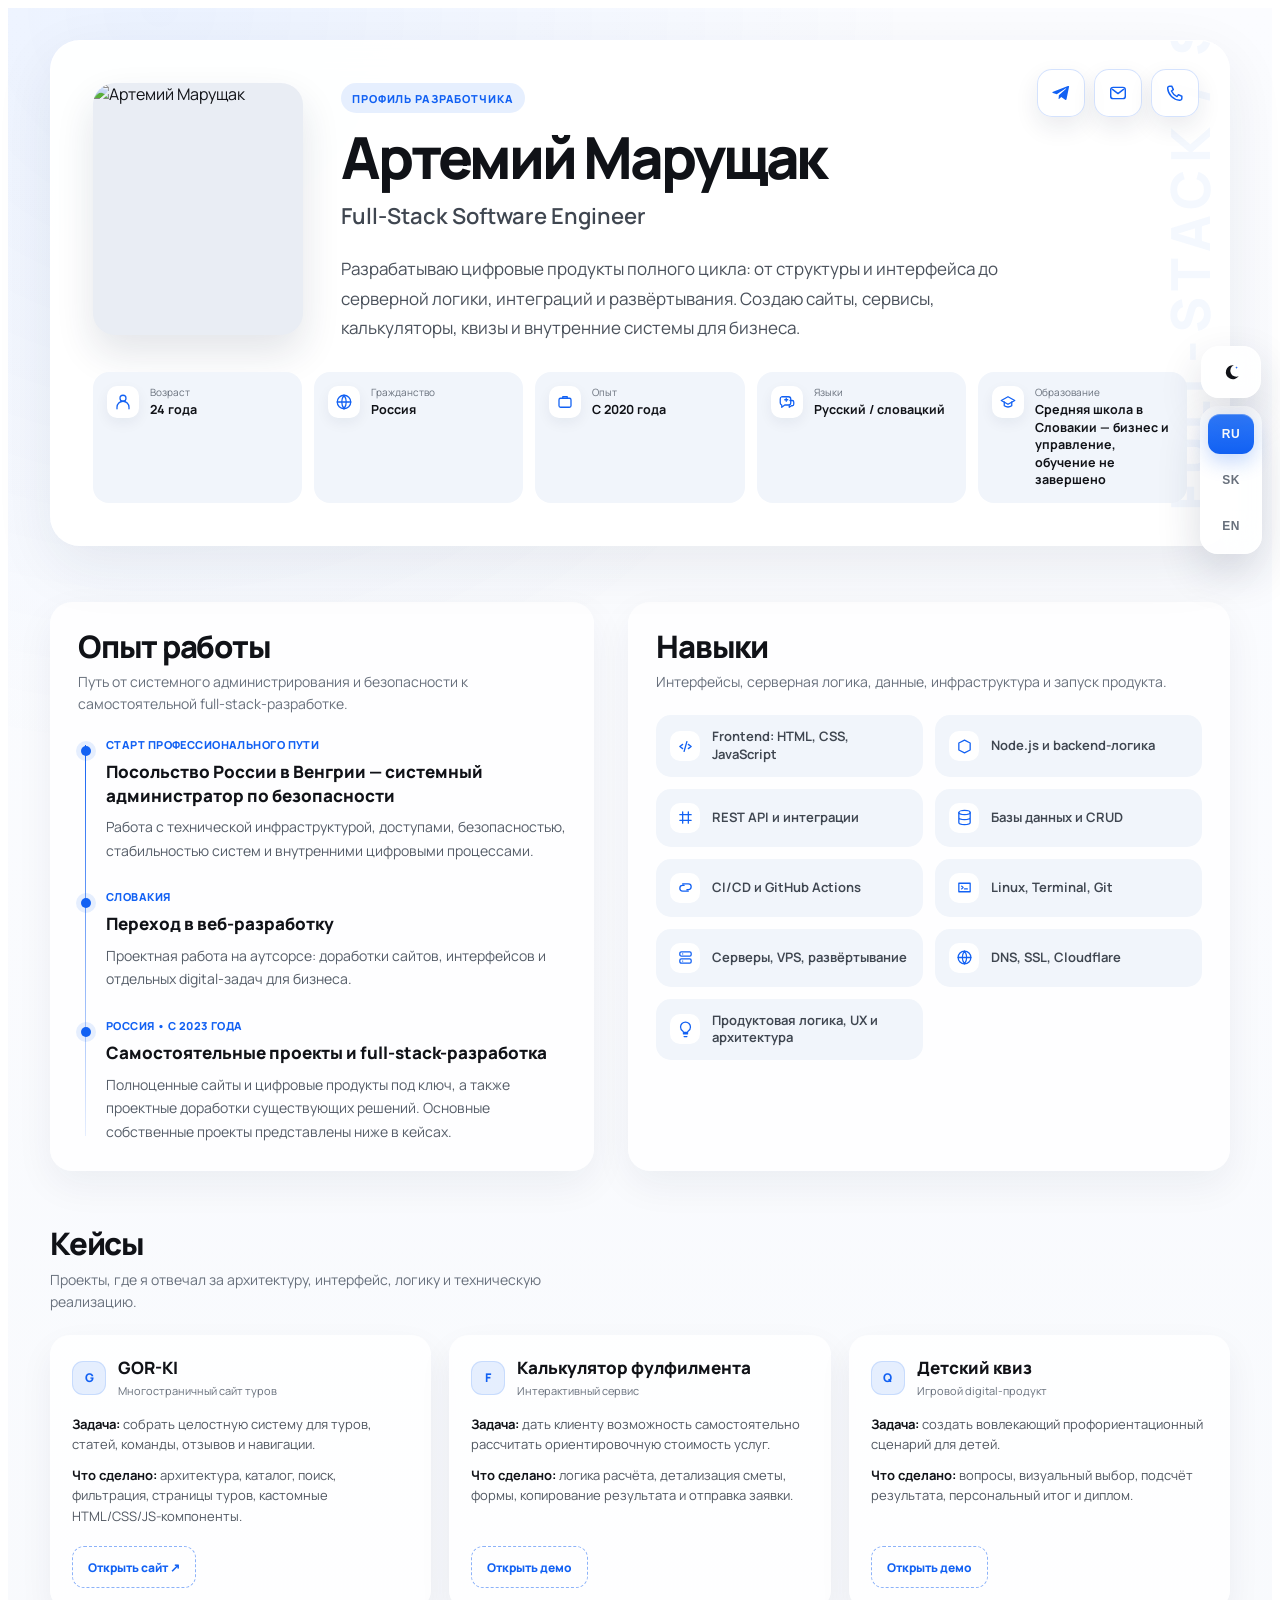
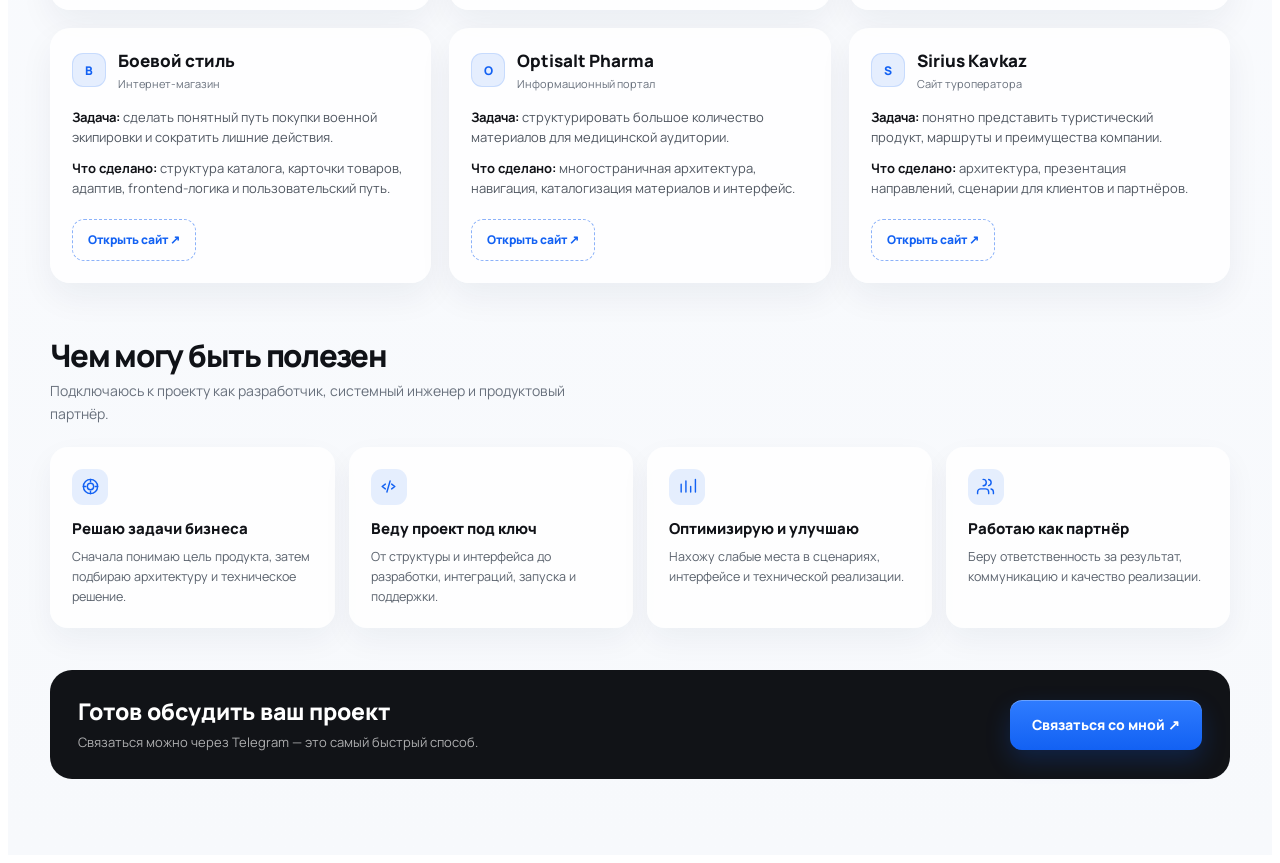
==== index.html @ 95344b0a "Initial CV project" ====
<!doctype html>
<html lang="ru">
<head>
<meta charset="UTF-8">
<meta name="viewport" content="width=device-width, initial-scale=1.0">
<meta name="description" content="Артемий Марущак — Full-Stack Software Engineer">
<meta name="theme-color" content="#1261f3">
<title>Артемий Марущак — Full-Stack Software Engineer</title>
<link rel="icon" href="./public/favicon.svg" type="image/svg+xml">
<link rel="manifest" href="./public/site.webmanifest">
<link rel="preconnect" href="https://fonts.googleapis.com">
<link rel="preconnect" href="https://fonts.gstatic.com" crossorigin>
<link href="https://fonts.googleapis.com/css2?family=Manrope:wght@400;500;600;700;800&display=swap" rel="stylesheet">
<link rel="stylesheet" href="./assets/css/grid.css">
<link rel="stylesheet" href="./assets/css/resume.css">
</head>
<body>
<div class="cv-controls" id="cv-controls">
<div class="cv-theme" id="cv-theme">
  <button class="cv-theme__button" type="button" aria-label="Переключить тему" title="Переключить тему">
    <span class="cv-theme__icon cv-theme__icon--moon" aria-hidden="true">
      <svg viewBox="0 0 24 24"><path class="cv-theme-fill" d="M14.9 2.8a8.9 8.9 0 1 0 6.3 13.7 7.4 7.4 0 0 1-6.3-13.7Z"></path><path class="cv-theme-star" d="m18.4 4.1.45 1.25 1.25.45-1.25.45-.45 1.25-.45-1.25-1.25-.45 1.25-.45.45-1.25Z"></path></svg>
    </span>
    <span class="cv-theme__icon cv-theme__icon--sun" aria-hidden="true">
      <svg viewBox="0 0 24 24"><circle class="cv-theme-fill" cx="12" cy="12" r="4.25"></circle><path d="M12 2.2v2.1M12 19.7v2.1M4.9 4.9l1.5 1.5M17.6 17.6l1.5 1.5M2.2 12h2.1M19.7 12h2.1M4.9 19.1l1.5-1.5M17.6 6.4l1.5-1.5"></path></svg>
    </span>
  </button>
</div>

<div class="cv-language" id="cv-language" aria-label="Language switcher">
  <button class="cv-language__toggle" type="button" aria-expanded="false" aria-controls="cv-language-menu">
    <svg class="cv-language__icon" viewBox="0 0 24 24" aria-hidden="true">
      <circle cx="12" cy="12" r="9" fill="none" stroke="currentColor" stroke-width="1.7"/>
      <path d="M3.5 12h17M12 3c2.2 2.4 3.4 5.4 3.4 9S14.2 18.6 12 21M12 3C9.8 5.4 8.6 8.4 8.6 12S9.8 18.6 12 21" fill="none" stroke="currentColor" stroke-width="1.5" stroke-linecap="round"/>
    </svg>
    <span class="cv-language__current">RU</span>
  </button>

  <div class="cv-language__menu" id="cv-language-menu">
    <button class="cv-language__button is-active" type="button" data-cv-lang="ru" aria-pressed="true">RU</button>
    <button class="cv-language__button" type="button" data-cv-lang="sk" aria-pressed="false">SK</button>
    <button class="cv-language__button" type="button" data-cv-lang="en" aria-pressed="false">EN</button>
  </div>
</div>
</div>

<section class="cv-resume" id="cv-resume" lang="ru">
  <div class="cv-container">

    <section class="cv-top">
      <div class="cv-hero">
        <div class="cv-photo">
          <img src="https://static.tildacdn.com/tild3834-3239-4233-b964-633838356465/IMG_4050.JPG" alt="Артемий Марущак" data-i18n-alt="photoAlt">
        </div>

        <div>
          <div class="cv-eyebrow" data-i18n="eyebrow">Профиль разработчика</div>
          <h1 class="cv-name" data-i18n="name">Артемий Марущак</h1>
          <div class="cv-role" data-i18n="role">Full-Stack Software Engineer</div>
          <p class="cv-about" data-i18n="about">Разрабатываю цифровые продукты полного цикла: от структуры и интерфейса до серверной логики, интеграций и развёртывания. Создаю сайты, сервисы, калькуляторы, квизы и внутренние системы для бизнеса.</p>
        </div>
      </div>

      <div class="cv-contacts">
        <a class="cv-contact cv-contact--telegram" href="https://t.me/ArtemiyMarushchak" target="_blank" rel="noopener" aria-label="Telegram" title="Telegram">
          <span class="cv-contact-icon">
            <svg viewBox="0 0 24 24" aria-hidden="true"><path class="cv-icon-fill" d="M21.6 3.2 18.4 19c-.2 1.1-.9 1.4-1.8.9l-4.9-3.6-2.4 2.3c-.3.3-.5.5-1 .5l.4-5 9.1-8.2c.4-.4-.1-.6-.6-.2L6 12.8l-4.8-1.5c-1-.3-1-1 .2-1.5L20.1 2.6c.9-.3 1.7.2 1.5.6Z"></path></svg>
          </span>
          <span>Telegram</span>
        </a>
        <a class="cv-contact cv-contact--email" href="mailto:artemiymarushchak@yandex.ru" aria-label="Email" title="Email">
          <span class="cv-contact-icon">
            <svg viewBox="0 0 24 24" aria-hidden="true"><rect x="3.25" y="5.25" width="17.5" height="13.5" rx="3"></rect><path d="m5.4 7.7 6.6 5 6.6-5"></path></svg>
          </span>
          <span>Email</span>
        </a>
        <a class="cv-contact cv-contact--phone" href="tel:+79800893606" aria-label="Телефон" title="Телефон">
          <span class="cv-contact-icon">
            <svg viewBox="0 0 24 24" aria-hidden="true"><path d="M8.1 3.8 10 7.9 7.7 9.6a14.2 14.2 0 0 0 6.7 6.7l1.7-2.3 4.1 1.9v2.4a2.5 2.5 0 0 1-2.7 2.5C10 20.1 3.9 14 3.2 6.5A2.5 2.5 0 0 1 5.7 3.8h2.4Z"></path></svg>
          </span>
          <span data-i18n="phoneLabel">Телефон</span>
        </a>
      </div>


      <div class="cv-facts">
        <div class="cv-fact"><div class="cv-fact-icon"><svg viewBox="0 0 24 24"><circle cx="12" cy="7" r="4"></circle><path d="M4 21v-2a8 8 0 0 1 16 0v2"></path></svg></div><div><small data-i18n="ageLabel">Возраст</small><strong data-i18n="ageValue">24 года</strong></div></div>
        <div class="cv-fact"><div class="cv-fact-icon"><svg viewBox="0 0 24 24"><circle cx="12" cy="12" r="9"></circle><path d="M3 12h18M12 3a15 15 0 0 1 0 18M12 3a15 15 0 0 0 0 18"></path></svg></div><div><small data-i18n="citizenshipLabel">Гражданство</small><strong data-i18n="citizenshipValue">Россия</strong></div></div>
        <div class="cv-fact"><div class="cv-fact-icon"><svg viewBox="0 0 24 24"><rect x="4" y="7" width="16" height="12" rx="2"></rect><path d="M9 7V5h6v2"></path></svg></div><div><small data-i18n="experienceLabel">Опыт</small><strong data-i18n="experienceValue">С 2020 года</strong></div></div>
        <div class="cv-fact"><div class="cv-fact-icon"><svg viewBox="0 0 24 24"><path d="M5 5h9a3 3 0 0 1 3 3v5a3 3 0 0 1-3 3H9l-4 3v-3a3 3 0 0 1-2-3V8a3 3 0 0 1 2-3Z"></path><path d="M9 9h4M11 7v4M16 10h3a2 2 0 0 1 2 2v3a2 2 0 0 1-2 2h-1l-3 2v-2"></path></svg></div><div><small data-i18n="languagesLabel">Языки</small><strong data-i18n="languagesValue">Русский / словацкий</strong></div></div>
        <div class="cv-fact"><div class="cv-fact-icon"><svg viewBox="0 0 24 24"><path d="m3 10 9-5 9 5-9 5-9-5Z"></path><path d="M7 12v5c3 2 7 2 10 0v-5"></path></svg></div><div><small data-i18n="educationLabel">Образование</small><strong data-i18n="educationValue">Business & Management, Словакия — незаконченное высшее</strong></div></div>
      </div>

    </section>

    <section class="cv-section">
      <div class="cv-two-col">
        <div class="cv-panel">
          <div class="cv-section-head"><div><h2 class="cv-section-title" data-i18n="workTitle">Опыт работы</h2><p class="cv-section-subtitle" data-i18n="workSubtitle">Путь от системного администрирования и безопасности к самостоятельной full-stack-разработке.</p></div></div>
          <div class="cv-timeline">
            <article class="cv-job"><div class="cv-job-period" data-i18n="job1Period">Старт профессионального пути</div><h3 data-i18n="job1Title">Посольство России в Венгрии — системный администратор по безопасности</h3><p data-i18n="job1Text">Работа с технической инфраструктурой, доступами, безопасностью, стабильностью систем и внутренними цифровыми процессами.</p></article>
            <article class="cv-job"><div class="cv-job-period" data-i18n="job2Period">Словакия</div><h3 data-i18n="job2Title">Переход в веб-разработку</h3><p data-i18n="job2Text">Проектная работа на аутсорсе: доработки сайтов, интерфейсов и отдельных digital-задач для бизнеса.</p></article>
            <article class="cv-job"><div class="cv-job-period" data-i18n="job3Period">Россия • с 2023 года</div><h3 data-i18n="job3Title">Самостоятельные проекты и full-stack-разработка</h3><p data-i18n="job3Text">Полноценные сайты и цифровые продукты под ключ, а также проектные доработки существующих решений. Основные собственные проекты представлены ниже в кейсах.</p></article>
          </div>
        </div>

        <div class="cv-panel">
          <div class="cv-section-head"><div><h2 class="cv-section-title" data-i18n="skillsTitle">Навыки</h2><p class="cv-section-subtitle" data-i18n="skillsSubtitle">Интерфейсы, серверная логика, данные, инфраструктура и запуск продукта.</p></div></div>
          <div class="cv-skills">
            <div class="cv-skill"><span class="cv-skill-icon"><svg viewBox="0 0 24 24"><path d="m8 9-4 3 4 3M16 9l4 3-4 3M14 5l-4 14"></path></svg></span><span data-i18n="skill1">Frontend: HTML, CSS, JavaScript</span></div>
            <div class="cv-skill"><span class="cv-skill-icon"><svg viewBox="0 0 24 24"><path d="M12 3 4 7v10l8 4 8-4V7l-8-4Z"></path></svg></span><span data-i18n="skill2">Node.js и backend-логика</span></div>
            <div class="cv-skill"><span class="cv-skill-icon"><svg viewBox="0 0 24 24"><path d="M4 8h16M4 16h16M8 4v16M16 4v16"></path></svg></span><span data-i18n="skill3">REST API и интеграции</span></div>
            <div class="cv-skill"><span class="cv-skill-icon"><svg viewBox="0 0 24 24"><ellipse cx="12" cy="5" rx="8" ry="3"></ellipse><path d="M4 5v7c0 1.7 3.6 3 8 3s8-1.3 8-3V5M4 12v7c0 1.7 3.6 3 8 3s8-1.3 8-3v-7"></path></svg></span><span data-i18n="skill4">Базы данных и CRUD</span></div>
            <div class="cv-skill"><span class="cv-skill-icon"><svg viewBox="0 0 24 24"><path d="M8 7h8a4 4 0 0 1 0 8h-2M16 17H8a4 4 0 0 1 0-8h2"></path></svg></span><span data-i18n="skill5">CI/CD и GitHub Actions</span></div>
            <div class="cv-skill"><span class="cv-skill-icon"><svg viewBox="0 0 24 24"><path d="M4 6h16v12H4zM8 10l2 2-2 2M12 14h4"></path></svg></span><span data-i18n="skill6">Linux, Terminal, Git</span></div>
            <div class="cv-skill"><span class="cv-skill-icon"><svg viewBox="0 0 24 24"><rect x="4" y="4" width="16" height="6" rx="2"></rect><rect x="4" y="14" width="16" height="6" rx="2"></rect><path d="M8 7h.01M8 17h.01"></path></svg></span><span data-i18n="skill7">Серверы, VPS, развёртывание</span></div>
            <div class="cv-skill"><span class="cv-skill-icon"><svg viewBox="0 0 24 24"><circle cx="12" cy="12" r="9"></circle><path d="M3 12h18M12 3a15 15 0 0 1 0 18M12 3a15 15 0 0 0 0 18"></path></svg></span><span data-i18n="skill8">DNS, SSL, Cloudflare</span></div>
            <div class="cv-skill"><span class="cv-skill-icon"><svg viewBox="0 0 24 24"><path d="M9 18h6M10 22h4M8 14c-2-1.3-3-3.3-3-5.5A7 7 0 0 1 19 8.5c0 2.2-1 4.2-3 5.5-.8.6-1 1.3-1 2H9c0-.7-.2-1.4-1-2Z"></path></svg></span><span data-i18n="skill9">Продуктовая логика, UX и архитектура</span></div>
          </div>
        </div>
      </div>
    </section>

    <section class="cv-section" id="cases">
      <div class="cv-section-head"><div><h2 class="cv-section-title" data-i18n="casesTitle">Кейсы</h2><p class="cv-section-subtitle" data-i18n="casesSubtitle">Проекты, где я отвечал за архитектуру, интерфейс, логику и техническую реализацию.</p></div></div>
      <div class="cv-cases">
        <article class="cv-case"><div class="cv-case-top"><div class="cv-case-mark">G</div><div><h3>GOR-KI</h3><div class="cv-case-type" data-i18n="case1Type">Многостраничный сайт туров</div></div></div><p><b data-i18n="taskLabel">Задача:</b> <span data-i18n="case1Task">собрать целостную систему для туров, статей, команды, отзывов и навигации.</span></p><p><b data-i18n="doneLabel">Что сделано:</b> <span data-i18n="case1Done">архитектура, каталог, поиск, фильтрация, страницы туров, кастомные HTML/CSS/JS-компоненты.</span></p><div class="cv-case-actions"><a class="cv-case-btn" href="https://gor-ki.tilda.ws" target="_blank" rel="noopener" data-i18n="openSite">Открыть сайт ↗</a></div></article>
        <article class="cv-case" data-demo="calc"><div class="cv-case-top"><div class="cv-case-mark">F</div><div><h3 data-i18n="case2Title">Калькулятор фулфилмента</h3><div class="cv-case-type" data-i18n="case2Type">Интерактивный сервис</div></div></div><p><b data-i18n="taskLabel">Задача:</b> <span data-i18n="case2Task">дать клиенту возможность самостоятельно рассчитать ориентировочную стоимость услуг.</span></p><p><b data-i18n="doneLabel">Что сделано:</b> <span data-i18n="case2Done">логика расчёта, детализация сметы, формы, копирование результата и отправка заявки.</span></p><div class="cv-case-actions"><button class="cv-case-btn" type="button" data-i18n="openDemo">Открыть демо</button></div></article>
        <article class="cv-case" data-demo="quiz"><div class="cv-case-top"><div class="cv-case-mark">Q</div><div><h3 data-i18n="case3Title">Детский квиз</h3><div class="cv-case-type" data-i18n="case3Type">Игровой digital-продукт</div></div></div><p><b data-i18n="taskLabel">Задача:</b> <span data-i18n="case3Task">создать вовлекающий профориентационный сценарий для детей.</span></p><p><b data-i18n="doneLabel">Что сделано:</b> <span data-i18n="case3Done">вопросы, визуальный выбор, подсчёт результата, персональный итог и диплом.</span></p><div class="cv-case-actions"><button class="cv-case-btn" type="button" data-i18n="openDemo">Открыть демо</button></div></article>
        <article class="cv-case"><div class="cv-case-top"><div class="cv-case-mark">B</div><div><h3 data-i18n="case4Title">Боевой стиль</h3><div class="cv-case-type" data-i18n="case4Type">Интернет-магазин</div></div></div><p><b data-i18n="taskLabel">Задача:</b> <span data-i18n="case4Task">сделать понятный путь покупки военной экипировки и сократить лишние действия.</span></p><p><b data-i18n="doneLabel">Что сделано:</b> <span data-i18n="case4Done">структура каталога, карточки товаров, адаптив, frontend-логика и пользовательский путь.</span></p><div class="cv-case-actions"><a class="cv-case-btn" href="https://boevoistil.ru" target="_blank" rel="noopener" data-i18n="openSite">Открыть сайт ↗</a></div></article>
        <article class="cv-case"><div class="cv-case-top"><div class="cv-case-mark">O</div><div><h3>Optisalt Pharma</h3><div class="cv-case-type" data-i18n="case5Type">Информационный портал</div></div></div><p><b data-i18n="taskLabel">Задача:</b> <span data-i18n="case5Task">структурировать большое количество материалов для медицинской аудитории.</span></p><p><b data-i18n="doneLabel">Что сделано:</b> <span data-i18n="case5Done">многостраничная архитектура, навигация, каталогизация материалов и интерфейс.</span></p><div class="cv-case-actions"><a class="cv-case-btn" href="https://optisaltpharma.ru" target="_blank" rel="noopener" data-i18n="openSite">Открыть сайт ↗</a></div></article>
        <article class="cv-case"><div class="cv-case-top"><div class="cv-case-mark">S</div><div><h3>Sirius Kavkaz</h3><div class="cv-case-type" data-i18n="case6Type">Сайт туроператора</div></div></div><p><b data-i18n="taskLabel">Задача:</b> <span data-i18n="case6Task">понятно представить туристический продукт, маршруты и преимущества компании.</span></p><p><b data-i18n="doneLabel">Что сделано:</b> <span data-i18n="case6Done">архитектура, презентация направлений, сценарии для клиентов и партнёров.</span></p><div class="cv-case-actions"><a class="cv-case-btn" href="https://siriuskavkaz.ru" target="_blank" rel="noopener" data-i18n="openSite">Открыть сайт ↗</a></div></article>
      </div>
    </section>

    <section class="cv-section">
      <div class="cv-section-head"><div><h2 class="cv-section-title" data-i18n="valueTitle">Чем могу быть полезен</h2><p class="cv-section-subtitle" data-i18n="valueSubtitle">Подключаюсь к проекту как разработчик, системный инженер и продуктовый партнёр.</p></div></div>
      <div class="cv-value">
        <article class="cv-value-item"><div class="cv-value-icon"><svg viewBox="0 0 24 24"><circle cx="12" cy="12" r="9"></circle><circle cx="12" cy="12" r="4"></circle><path d="M12 3v3M21 12h-3M12 21v-3M3 12h3"></path></svg></div><h3 data-i18n="value1Title">Решаю задачи бизнеса</h3><p data-i18n="value1Text">Сначала понимаю цель продукта, затем подбираю архитектуру и техническое решение.</p></article>
        <article class="cv-value-item"><div class="cv-value-icon"><svg viewBox="0 0 24 24"><path d="m8 9-4 3 4 3M16 9l4 3-4 3M14 5l-4 14"></path></svg></div><h3 data-i18n="value2Title">Веду проект под ключ</h3><p data-i18n="value2Text">От структуры и интерфейса до разработки, интеграций, запуска и поддержки.</p></article>
        <article class="cv-value-item"><div class="cv-value-icon"><svg viewBox="0 0 24 24"><path d="M4 19V9M10 19V5M16 19v-7M22 19V3"></path></svg></div><h3 data-i18n="value3Title">Оптимизирую и улучшаю</h3><p data-i18n="value3Text">Нахожу слабые места в сценариях, интерфейсе и технической реализации.</p></article>
        <article class="cv-value-item"><div class="cv-value-icon"><svg viewBox="0 0 24 24"><path d="M16 21v-2a4 4 0 0 0-4-4H6a4 4 0 0 0-4 4v2M9 11a4 4 0 1 0 0-8M22 21v-2a4 4 0 0 0-3-3.9M16 3.1a4 4 0 0 1 0 7.8"></path></svg></div><h3 data-i18n="value4Title">Работаю как партнёр</h3><p data-i18n="value4Text">Беру ответственность за результат, коммуникацию и качество реализации.</p></article>
      </div>
    </section>

    <footer class="cv-footer">
      <div class="cv-footer-copy"><h2 data-i18n="footerTitle">Готов обсудить ваш проект</h2><p data-i18n="footerText">Связаться можно через Telegram — это самый быстрый способ.</p></div>
      <a class="cv-primary-btn" href="https://t.me/ArtemiyMarushchak" target="_blank" rel="noopener" data-i18n="contactButton">Связаться со мной ↗</a>
    </footer>
  </div>
</section>

<div class="cv-case-modal" id="cv-case-modal" aria-hidden="true">
  <div class="cv-case-modal__overlay" data-cv-close></div>
  <div class="cv-case-modal__panel">
    <div class="cv-case-modal__head">
      <div class="cv-case-modal__title-wrap"><span class="cv-case-modal__eyebrow" data-i18n="demoLabel">Демо проекта</span><h3 id="cv-case-modal-title">Демо проекта</h3></div>
      <button class="cv-case-modal__close" type="button" data-cv-close aria-label="Закрыть" data-i18n-aria="closeLabel">×</button>
    </div>
    <div class="cv-case-modal__body"><div class="cv-case-modal__mount" id="cv-case-modal-mount"></div></div>
  </div>
</div>
<script src="./assets/js/dictionary.js"></script>
<script src="./assets/js/controls-position.js"></script>
<script src="./assets/js/theme.js"></script>
<script src="./assets/js/language.js"></script>
<script src="./assets/js/modal.js"></script>
</body>
</html>
---- assets/css/grid.css ----
/* 12-column grid utility. Existing resume layout remains unchanged. */
.cv-grid{display:grid;grid-template-columns:repeat(12,minmax(0,1fr));gap:var(--cv-grid-gap,18px)}
.cv-col-1{grid-column:span 1}.cv-col-2{grid-column:span 2}.cv-col-3{grid-column:span 3}.cv-col-4{grid-column:span 4}
.cv-col-5{grid-column:span 5}.cv-col-6{grid-column:span 6}.cv-col-7{grid-column:span 7}.cv-col-8{grid-column:span 8}
.cv-col-9{grid-column:span 9}.cv-col-10{grid-column:span 10}.cv-col-11{grid-column:span 11}.cv-col-12{grid-column:span 12}
@media(max-width:980px){.cv-grid{grid-template-columns:repeat(6,minmax(0,1fr))}[class*="cv-col-"]{grid-column:span 6}}
@media(max-width:700px){.cv-grid{grid-template-columns:1fr}[class*="cv-col-"]{grid-column:1}}
---- assets/css/resume.css ----
:root{
  --cv-bg:#f7f9fc;
  --cv-surface:#ffffff;
  --cv-surface-soft:#f1f5fb;
  --cv-text:#101217;
  --cv-muted:#68707c;
  --cv-line:rgba(16,18,23,.08);
  --cv-blue:#1261f3;
  --cv-blue-2:#2f7cff;
  --cv-blue-soft:rgba(18,97,243,.10);
  --cv-radius:20px;
  --cv-radius-lg:30px;
  --cv-max:1180px;
  --cv-shadow:0 20px 60px rgba(25,38,70,.08);
  --cv-shadow-hover:0 26px 70px rgba(25,38,70,.13);
  --cv-page-top:#fbfcff;
  --cv-card:rgba(255,255,255,.94);
  --cv-card-soft:rgba(255,255,255,.86);
  --cv-card-case:rgba(255,255,255,.90);
  --cv-card-value:rgba(255,255,255,.84);
  --cv-icon-bg:#ffffff;
  --cv-role:#3f4650;
  --cv-copy:#4a515b;
  --cv-copy-2:#555d68;
  --cv-copy-3:#505761;
  --cv-copy-4:#59616c;
  --cv-footer:#111317;
  --cv-modal:#f6f8fb;
  --cv-control-bg:rgba(255,255,255,.88);
  --cv-control-border:rgba(255,255,255,.80);
  --cv-transition:.28s ease;
}

html[data-cv-theme="dark"]{
  color-scheme:dark;
  --cv-bg:#0b0f16;
  --cv-surface:#151b24;
  --cv-surface-soft:#111722;
  --cv-text:#f4f7fb;
  --cv-muted:#98a4b5;
  --cv-line:rgba(255,255,255,.09);
  --cv-blue:#5f93ff;
  --cv-blue-2:#76a4ff;
  --cv-blue-soft:rgba(95,147,255,.14);
  --cv-shadow:0 24px 70px rgba(0,0,0,.34);
  --cv-shadow-hover:0 30px 82px rgba(0,0,0,.48);
  --cv-page-top:#0d121b;
  --cv-card:rgba(20,27,37,.92);
  --cv-card-soft:rgba(19,26,36,.88);
  --cv-card-case:rgba(18,25,35,.92);
  --cv-card-value:rgba(18,25,35,.88);
  --cv-icon-bg:#1b2430;
  --cv-role:#c2cad5;
  --cv-copy:#aeb8c6;
  --cv-copy-2:#a7b1c0;
  --cv-copy-3:#aeb7c4;
  --cv-copy-4:#aab4c2;
  --cv-footer:#080b10;
  --cv-modal:#0e141d;
  --cv-control-bg:rgba(18,25,35,.90);
  --cv-control-border:rgba(255,255,255,.10);
}

html{scroll-behavior:smooth}
body.cv-lock{overflow:hidden}

.cv-resume,
.cv-resume *,
.cv-case-modal,
.cv-case-modal *{
  box-sizing:border-box;
  font-family:"Manrope",Arial,sans-serif !important;
}

.cv-resume{
  position:relative;
  width:100%;
  background:
    radial-gradient(circle at 12% 0%,rgba(47,124,255,.08),transparent 28%),
    linear-gradient(180deg,var(--cv-page-top) 0%,var(--cv-bg) 100%);
  color:var(--cv-text);
  padding:32px 0 76px;
}

.cv-container{
  width:min(var(--cv-max),calc(100% - 44px));
  margin:0 auto;
}


.cv-controls{
  position:fixed;
  right:18px;
  top:50%;
  z-index:99991;
  display:flex;
  flex-direction:column;
  align-items:center;
  gap:8px;
  transform:translateY(-50%);
}

.cv-theme{
  position:relative;
  z-index:2;
}

.cv-theme__button{
  width:60px;
  height:52px;
  display:flex;
  align-items:center;
  justify-content:center;
  gap:7px;
  padding:0;
  border:1px solid var(--cv-control-border);
  border-radius:18px;
  background:var(--cv-control-bg);
  color:var(--cv-text);
  cursor:pointer;
  box-shadow:0 18px 44px rgba(25,38,70,.16);
  backdrop-filter:blur(18px);
  -webkit-backdrop-filter:blur(18px);
  transition:transform .2s ease,background var(--cv-transition),color var(--cv-transition),border-color var(--cv-transition);
}

.cv-theme__button:hover{transform:translateY(-2px)}
.cv-theme__icon{width:19px;height:19px;display:block}
.cv-theme__icon svg{width:100%;height:100%;display:block;stroke:currentColor;fill:none;stroke-width:1.7;stroke-linecap:round;stroke-linejoin:round}
.cv-theme__icon .cv-theme-fill{fill:currentColor;stroke:none}
.cv-theme__icon .cv-theme-star{fill:var(--cv-blue);stroke:none}
.cv-theme__icon--sun{display:none}
html[data-cv-theme="dark"] .cv-theme__icon--moon{display:none}
html[data-cv-theme="dark"] .cv-theme__icon--sun{display:block}

.cv-language{
  position:relative;
  z-index:1;
}

.cv-language__toggle{display:none}

.cv-language__menu{
  display:flex;
  flex-direction:column;
  gap:6px;
  padding:7px;
  border:1px solid var(--cv-control-border);
  border-radius:18px;
  background:var(--cv-control-bg);
  box-shadow:0 18px 44px rgba(25,38,70,.16);
  backdrop-filter:blur(18px);
  -webkit-backdrop-filter:blur(18px);
}

.cv-language__button{
  width:46px;
  height:40px;
  padding:0;
  border:0;
  border-radius:12px;
  background:transparent;
  color:var(--cv-muted);
  cursor:pointer;
  font-size:12px;
  line-height:1;
  font-weight:800;
  letter-spacing:.04em;
  transition:.2s ease;
}

.cv-language__button:hover{
  color:var(--cv-blue);
  background:var(--cv-blue-soft);
}

.cv-language__button.is-active{
  color:#fff;
  background:linear-gradient(180deg,var(--cv-blue-2),var(--cv-blue));
  box-shadow:inset 0 1px 0 rgba(255,255,255,.28),0 8px 20px rgba(18,97,243,.24);
}

.cv-language__icon{
  width:18px;
  height:18px;
  display:block;
  flex:0 0 auto;
}

.cv-language__current{
  min-width:22px;
  font-size:12px;
  font-weight:800;
  letter-spacing:.04em;
}

.cv-top{
  position:relative;
  overflow:hidden;
  padding:42px;
  border:1px solid rgba(255,255,255,.86);
  border-radius:var(--cv-radius-lg);
  background:var(--cv-card);
  box-shadow:var(--cv-shadow);
  backdrop-filter:blur(18px);
  -webkit-backdrop-filter:blur(18px);
}

.cv-top:after{
  content:"FULL-STACK  /  SOFTWARE ENGINEER";
  position:absolute;
  z-index:0;
  right:14px;
  top:104px;
  bottom:34px;
  writing-mode:vertical-rl;
  text-orientation:mixed;
  transform:rotate(180deg);
  color:rgba(18,97,243,.046);
  font-size:54px;
  line-height:.92;
  font-weight:800;
  letter-spacing:.12em;
  white-space:nowrap;
  pointer-events:none;
}

.cv-hero{
  position:relative;
  z-index:1;
  display:grid;
  grid-template-columns:210px minmax(0,1fr);
  gap:38px;
  align-items:start;
  padding-right:156px;
}

.cv-photo{
  width:210px;
  aspect-ratio:1/1.2;
  overflow:hidden;
  border-radius:22px;
  background:#e9edf4;
  box-shadow:0 18px 38px rgba(25,38,70,.12);
}

.cv-photo img{
  width:100%;
  height:100%;
  display:block;
  object-fit:cover;
  object-position:50% 28%;
}

.cv-eyebrow{
  display:inline-flex;
  align-items:center;
  min-height:30px;
  padding:0 11px;
  border-radius:999px;
  color:var(--cv-blue);
  background:var(--cv-blue-soft);
  font-size:11px;
  font-weight:800;
  letter-spacing:.08em;
  text-transform:uppercase;
}

.cv-name{
  margin:16px 0 0;
  max-width:760px;
  font-size:58px;
  line-height:.98;
  letter-spacing:-.055em;
  font-weight:800;
}

.cv-role{
  margin-top:16px;
  color:var(--cv-role);
  font-size:22px;
  line-height:1.3;
  font-weight:600;
}

.cv-about{
  max-width:790px;
  margin:24px 0 0;
  color:var(--cv-copy);
  font-size:17px;
  line-height:1.72;
}

.cv-facts{
  position:relative;
  z-index:1;
  display:grid;
  grid-template-columns:repeat(5,minmax(0,1fr));
  gap:12px;
  margin-top:30px;
}

.cv-fact{
  min-width:0;
  display:flex;
  align-items:flex-start;
  gap:11px;
  padding:14px;
  border-radius:16px;
  background:var(--cv-surface-soft);
}

.cv-fact-icon{
  width:32px;
  height:32px;
  display:grid;
  place-items:center;
  flex:0 0 auto;
  border-radius:10px;
  color:var(--cv-blue);
  background:var(--cv-icon-bg);
  box-shadow:0 5px 14px rgba(25,38,70,.06);
}

.cv-fact-icon svg,
.cv-contact-icon svg,
.cv-skill-icon svg,
.cv-value-icon svg{
  display:block;
  stroke:currentColor;
  fill:none;
  stroke-linecap:round;
  stroke-linejoin:round;
}

.cv-fact-icon svg{width:18px;height:18px;stroke-width:1.7}

.cv-fact small{
  display:block;
  margin-bottom:3px;
  color:var(--cv-muted);
  font-size:10px;
  line-height:1.2;
}

.cv-fact strong{
  display:block;
  color:var(--cv-text);
  font-size:12.5px;
  line-height:1.4;
  font-weight:700;
}

.cv-contacts{
  position:absolute;
  z-index:3;
  top:28px;
  right:30px;
  display:flex;
  align-items:center;
  gap:9px;
  margin:0;
}

.cv-contact{
  width:48px;
  height:48px;
  min-height:48px;
  display:grid;
  place-items:center;
  padding:0;
  border:1px solid rgba(18,97,243,.18);
  border-radius:15px;
  background:var(--cv-card);
  color:var(--cv-blue) !important;
  text-decoration:none;
  box-shadow:0 10px 24px rgba(25,38,70,.09);
  transition:.2s ease;
}

.cv-contact:hover{
  transform:translateY(-3px);
  border-color:rgba(18,97,243,.32);
  background:var(--cv-blue-soft);
  box-shadow:0 14px 30px rgba(25,38,70,.13);
}

.cv-contact-icon{
  width:22px;
  height:22px;
  display:grid;
  place-items:center;
  color:inherit;
}

.cv-contact-icon svg{width:20px;height:20px;stroke-width:1.75}
.cv-contact-icon .cv-icon-fill{fill:currentColor;stroke:none}
.cv-contact--telegram .cv-contact-icon svg{width:19px;height:19px}
.cv-contact > span:last-child{display:none}

.cv-section{margin-top:56px}

.cv-section-head{
  display:flex;
  align-items:flex-end;
  justify-content:space-between;
  gap:18px;
  margin-bottom:22px;
}

.cv-section-title{
  margin:0;
  font-size:31px;
  line-height:1.08;
  letter-spacing:-.04em;
  font-weight:800;
}

.cv-section-subtitle{
  max-width:560px;
  margin:8px 0 0;
  color:var(--cv-muted);
  font-size:14px;
  line-height:1.6;
}

.cv-two-col{
  display:grid;
  grid-template-columns:minmax(0,.95fr) minmax(0,1.05fr);
  gap:34px;
}

.cv-panel{
  padding:28px;
  border-radius:22px;
  background:var(--cv-card-soft);
  box-shadow:0 14px 38px rgba(25,38,70,.06);
}

.cv-timeline{
  position:relative;
  display:grid;
  gap:28px;
  padding-left:28px;
}

.cv-timeline:before{
  content:"";
  position:absolute;
  left:7px;
  top:7px;
  bottom:7px;
  width:1px;
  background:linear-gradient(180deg,var(--cv-blue),rgba(18,97,243,.1));
}

.cv-job{position:relative}

.cv-job:before{
  content:"";
  position:absolute;
  left:-25px;
  top:8px;
  width:10px;
  height:10px;
  border-radius:50%;
  background:var(--cv-blue);
  box-shadow:0 0 0 5px var(--cv-blue-soft);
}

.cv-job-period{
  color:var(--cv-blue);
  font-size:11px;
  line-height:1.3;
  font-weight:800;
  letter-spacing:.04em;
  text-transform:uppercase;
}

.cv-job h3{
  margin:8px 0 8px;
  font-size:17px;
  line-height:1.38;
  font-weight:800;
}

.cv-job p{
  margin:0;
  color:var(--cv-copy-2);
  font-size:14px;
  line-height:1.68;
}

.cv-skills{
  display:grid;
  grid-template-columns:repeat(2,minmax(0,1fr));
  gap:12px;
}

.cv-skill{
  min-height:58px;
  display:flex;
  align-items:center;
  gap:12px;
  padding:13px 14px;
  border-radius:15px;
  background:var(--cv-surface-soft);
  color:var(--cv-role);
  font-size:13px;
  line-height:1.35;
  font-weight:650;
}

.cv-skill-icon{
  width:30px;
  height:30px;
  display:grid;
  place-items:center;
  flex:0 0 auto;
  border-radius:10px;
  color:var(--cv-blue);
  background:var(--cv-icon-bg);
}

.cv-skill-icon svg{width:17px;height:17px;stroke-width:1.8}

.cv-cases{
  display:grid;
  grid-template-columns:repeat(3,minmax(0,1fr));
  gap:18px;
}

.cv-case{
  position:relative;
  min-height:100%;
  display:flex;
  flex-direction:column;
  padding:22px;
  border-radius:20px;
  background:var(--cv-card-case);
  box-shadow:0 14px 34px rgba(25,38,70,.06);
  transition:.22s ease;
}

.cv-case:hover{
  transform:translateY(-4px);
  box-shadow:var(--cv-shadow-hover);
}

.cv-case[data-demo]{cursor:pointer}

.cv-case-top{
  display:flex;
  align-items:center;
  gap:12px;
  margin-bottom:16px;
}

.cv-case-mark{
  width:34px;
  height:34px;
  display:grid;
  place-items:center;
  flex:0 0 auto;
  border:1px solid rgba(18,97,243,.14);
  border-radius:11px;
  background:var(--cv-blue-soft);
  color:var(--cv-blue);
  font-size:12px;
  font-weight:800;
  box-shadow:none;
}

.cv-case h3{margin:0;font-size:17px;line-height:1.25;font-weight:800}
.cv-case-type{margin-top:4px;color:var(--cv-muted);font-size:11px}
.cv-case p{margin:0 0 10px;color:var(--cv-copy-3);font-size:13px;line-height:1.58}
.cv-case p b{color:var(--cv-text)}

.cv-case-actions{
  display:flex;
  flex-wrap:wrap;
  gap:8px;
  margin-top:auto;
  padding-top:10px;
}

.cv-case-btn{
  min-height:42px;
  display:inline-flex;
  align-items:center;
  justify-content:center;
  gap:7px;
  padding:0 15px;
  border:1.5px dashed rgba(18,97,243,.48);
  border-radius:12px;
  background:transparent;
  color:var(--cv-blue) !important;
  cursor:pointer;
  text-decoration:none;
  font-size:12px;
  font-weight:800;
  box-shadow:none;
  transition:.2s ease;
}

.cv-case-btn:hover{
  border-color:var(--cv-blue);
  background:var(--cv-blue-soft);
  transform:translateY(-1px);
}

.cv-primary-btn{
  min-height:42px;
  display:inline-flex;
  align-items:center;
  justify-content:center;
  gap:7px;
  padding:0 15px;
  border:0;
  border-radius:12px;
  background:linear-gradient(180deg,var(--cv-blue-2),var(--cv-blue));
  color:#fff !important;
  cursor:pointer;
  text-decoration:none;
  font-size:12px;
  font-weight:800;
  box-shadow:inset 0 1px 0 rgba(255,255,255,.28),0 10px 24px rgba(18,97,243,.22);
}

.cv-value{
  display:grid;
  grid-template-columns:repeat(4,minmax(0,1fr));
  gap:14px;
}

.cv-value-item{
  padding:22px;
  border-radius:18px;
  background:var(--cv-card-value);
  box-shadow:0 12px 30px rgba(25,38,70,.05);
}

.cv-value-icon{
  width:36px;
  height:36px;
  display:grid;
  place-items:center;
  margin-bottom:14px;
  border-radius:11px;
  color:var(--cv-blue);
  background:var(--cv-blue-soft);
}

.cv-value-icon svg{width:19px;height:19px;stroke-width:1.8}
.cv-value-item h3{margin:0 0 8px;font-size:15px;line-height:1.35;font-weight:800}
.cv-value-item p{margin:0;color:var(--cv-copy-4);font-size:12.5px;line-height:1.58}

.cv-footer{
  display:flex;
  align-items:center;
  justify-content:space-between;
  gap:20px;
  margin-top:42px;
  padding:28px;
  border-radius:22px;
  background:var(--cv-footer);
  color:#fff;
}

.cv-footer-copy h2{margin:0;font-size:23px;line-height:1.2;font-weight:800}
.cv-footer-copy p{margin:7px 0 0;color:rgba(255,255,255,.66);font-size:13px}
.cv-primary-btn{min-height:50px;padding:0 22px;font-size:14px}

.cv-case-modal{
  position:fixed;
  inset:0;
  z-index:999999;
  display:none;
  padding:28px;
}

.cv-case-modal.is-open{display:block}

.cv-case-modal__overlay{
  position:absolute;
  inset:0;
  background:rgba(10,14,22,.72);
  backdrop-filter:blur(18px);
  -webkit-backdrop-filter:blur(18px);
}

.cv-case-modal__panel{
  position:relative;
  z-index:1;
  width:min(1500px,100%);
  height:min(920px,calc(100vh - 56px));
  margin:0 auto;
  display:flex;
  flex-direction:column;
  overflow:hidden;
  border-radius:26px;
  background:var(--cv-modal);
  box-shadow:0 36px 120px rgba(0,0,0,.42);
}

.cv-case-modal__head{
  flex:0 0 auto;
  display:flex;
  align-items:center;
  justify-content:space-between;
  gap:18px;
  padding:18px 22px;
  background:var(--cv-card);
}

.cv-case-modal__title-wrap{display:flex;flex-direction:column;gap:3px}
.cv-case-modal__eyebrow{color:var(--cv-blue);font-size:10px;font-weight:800;letter-spacing:.08em;text-transform:uppercase}
.cv-case-modal__head h3{margin:0;font-size:20px;line-height:1.25;font-weight:800}

.cv-case-modal__close{
  width:44px;
  height:44px;
  display:grid;
  place-items:center;
  border:0;
  border-radius:50%;
  background:var(--cv-surface-soft);
  color:var(--cv-text);
  cursor:pointer;
  font-size:27px;
  line-height:1;
  transition:.2s ease;
}

.cv-case-modal__close:hover{color:var(--cv-blue);transform:rotate(90deg)}

.cv-case-modal__body{
  flex:1 1 auto;
  min-height:0;
  overflow:auto;
  padding:16px;
  background:var(--cv-modal);
  -webkit-overflow-scrolling:touch;
}

.cv-case-modal__mount{width:100%;min-height:100%}
.cv-case-modal__mount > *{width:100% !important;max-width:none !important;margin:0 !important}
.cv-case-modal .ff-wrap,
.cv-case-modal .kquiz__form{width:100% !important;max-width:none !important;margin:0 !important}
.cv-case-modal .ff-grid{grid-template-columns:minmax(0,1.15fr) minmax(380px,.85fr) !important}


.cv-resume,
.cv-top,
.cv-panel,
.cv-case,
.cv-value-item,
.cv-fact,
.cv-skill,
.cv-contact,
.cv-language__menu,
.cv-language__toggle,
.cv-theme__button,
.cv-case-modal__panel,
.cv-case-modal__head,
.cv-case-modal__body{
  transition:background var(--cv-transition),color var(--cv-transition),border-color var(--cv-transition),box-shadow var(--cv-transition);
}

html[data-cv-theme="dark"] .cv-resume{
  background:
    radial-gradient(circle at 12% 0%,rgba(95,147,255,.12),transparent 30%),
    radial-gradient(circle at 88% 18%,rgba(76,106,255,.08),transparent 28%),
    linear-gradient(180deg,var(--cv-page-top) 0%,var(--cv-bg) 100%);
}

html[data-cv-theme="dark"] .cv-top{
  border-color:rgba(255,255,255,.08);
  box-shadow:0 28px 84px rgba(0,0,0,.38),inset 0 1px 0 rgba(255,255,255,.035);
}

html[data-cv-theme="dark"] .cv-top:after{color:rgba(118,164,255,.075)}
html[data-cv-theme="dark"] .cv-photo{background:#101720;box-shadow:0 18px 44px rgba(0,0,0,.38)}
html[data-cv-theme="dark"] .cv-contact{border-color:rgba(95,147,255,.22);box-shadow:0 12px 26px rgba(0,0,0,.26)}
html[data-cv-theme="dark"] .cv-panel,
html[data-cv-theme="dark"] .cv-case,
html[data-cv-theme="dark"] .cv-value-item{border:1px solid rgba(255,255,255,.055)}
html[data-cv-theme="dark"] .cv-footer{border:1px solid rgba(255,255,255,.07);box-shadow:0 20px 56px rgba(0,0,0,.30)}
html[data-cv-theme="dark"] .cv-case-modal__overlay{background:rgba(2,5,10,.82)}
html[data-cv-theme="dark"] .cv-case-modal__panel{box-shadow:0 36px 120px rgba(0,0,0,.68)}
html[data-cv-theme="dark"] .cv-contact > span:last-child{color:var(--cv-text)}

@media(max-width:1180px){.cv-controls{right:10px}}

@media(max-width:980px){
  .cv-facts{grid-template-columns:repeat(2,minmax(0,1fr))}
  .cv-fact:last-child{grid-column:1/-1}
  .cv-two-col{grid-template-columns:1fr}
  .cv-cases{grid-template-columns:repeat(2,minmax(0,1fr))}
  .cv-value{grid-template-columns:repeat(2,minmax(0,1fr))}
  .cv-case-modal .ff-grid{grid-template-columns:1fr !important}
}

@media(max-width:700px){
  .cv-resume{padding:14px 0 46px}
  .cv-container{width:min(100% - 24px,var(--cv-max))}

  .cv-top > .cv-controls{
    position:absolute;
    top:20px;
    right:20px;
    bottom:auto;
    width:auto;
    margin:0;
    flex-direction:row;
    align-items:center;
    justify-content:flex-end;
    gap:7px;
    transform:none;
  }

  .cv-top > .cv-controls .cv-theme{
    flex:0 0 auto;
  }

  .cv-top > .cv-controls .cv-theme__button{
    width:44px;
    height:44px;
    border-radius:13px;
    box-shadow:0 10px 24px rgba(25,38,70,.11);
  }

  .cv-top > .cv-controls .cv-theme__icon{
    width:21px;
    height:21px;
  }

  .cv-top > .cv-controls .cv-language{
    flex:0 0 auto;
  }

  .cv-top > .cv-controls .cv-language__toggle{
    display:none;
  }

  .cv-top > .cv-controls .cv-language__menu{
    position:static;
    display:flex;
    flex-direction:row;
    align-items:center;
    gap:2px;
    min-width:0;
    padding:3px;
    border-radius:13px;
    opacity:1;
    visibility:visible;
    transform:none;
    box-shadow:0 10px 24px rgba(25,38,70,.11);
  }

  .cv-top > .cv-controls .cv-language__button{
    width:34px;
    height:38px;
    border-radius:9px;
    font-size:10.5px;
  }

  .cv-top > .cv-controls .cv-language.is-open .cv-language__menu{
    opacity:1;
    visibility:visible;
    transform:none;
  }

  .cv-top{padding:20px;border-radius:24px}
  .cv-top:after{
    display:block;
    right:8px;
    top:162px;
    bottom:18px;
    writing-mode:vertical-rl;
    transform:rotate(180deg);
    font-size:31px;
    line-height:.9;
    color:rgba(18,97,243,.032);
  }
  .cv-hero{
    grid-template-columns:1fr;
    gap:18px;
    padding-right:0;
  }
  .cv-photo{
    width:156px;
    aspect-ratio:1/1.08;
    border-radius:20px;
  }
  .cv-photo img{
    object-position:50% 20%;
  }
  .cv-eyebrow{min-height:26px;padding:0 9px;font-size:9px}
  .cv-name{margin-top:10px;font-size:34px}
  .cv-role{margin-top:9px;font-size:15px}
  .cv-about{margin-top:16px;font-size:14.5px;line-height:1.65}
  .cv-contacts{
    position:relative;
    top:auto;
    right:auto;
    display:grid;
    grid-template-columns:repeat(3,minmax(0,1fr));
    margin-top:20px;
    gap:8px;
  }
  .cv-contact{
    width:100%;
    height:46px;
    min-height:46px;
    display:flex;
    align-items:center;
    justify-content:center;
    gap:7px;
    padding:0 8px;
    border-radius:14px;
  }
  .cv-contact > span:last-child{
    display:block;
    color:var(--cv-text);
    font-size:10.5px;
    font-weight:750;
  }
  .cv-contact-icon{
    width:18px;
    height:18px;
  }
  .cv-contact-icon svg{
    width:16px;
    height:16px;
  }
  .cv-facts{grid-template-columns:1fr 1fr;gap:10px;margin-top:22px}
  .cv-fact{padding:12px}
  .cv-fact:last-child{grid-column:1/-1}
  .cv-section{margin-top:38px}
  .cv-section-title{font-size:25px}
  .cv-panel{padding:20px}
  .cv-skills{grid-template-columns:1fr}
  .cv-cases{grid-template-columns:1fr}
  .cv-value{grid-template-columns:1fr}
  .cv-footer{align-items:flex-start;flex-direction:column}
  .cv-primary-btn{width:100%}
  .cv-case-modal{padding:0}
  .cv-case-modal__panel{width:100vw;height:100vh;border-radius:0}
  .cv-case-modal__head{padding:14px 16px}
  .cv-case-modal__body{padding:8px}
}

@media(max-width:430px){
  .cv-hero{grid-template-columns:1fr}
  .cv-photo{width:142px}
  .cv-name{font-size:29px}
  .cv-role{font-size:13px}
  .cv-facts{grid-template-columns:1fr}
  .cv-fact:last-child{grid-column:auto}
}

@media(max-width:430px){
  .cv-top > .cv-controls{top:16px;right:16px;gap:5px}
  .cv-top > .cv-controls .cv-theme__button{width:40px;height:40px;border-radius:12px}
  .cv-top > .cv-controls .cv-theme__icon{width:19px;height:19px}
  .cv-top > .cv-controls .cv-language__menu{padding:3px}
  .cv-top > .cv-controls .cv-language__button{width:30px;height:34px;font-size:10px}
}
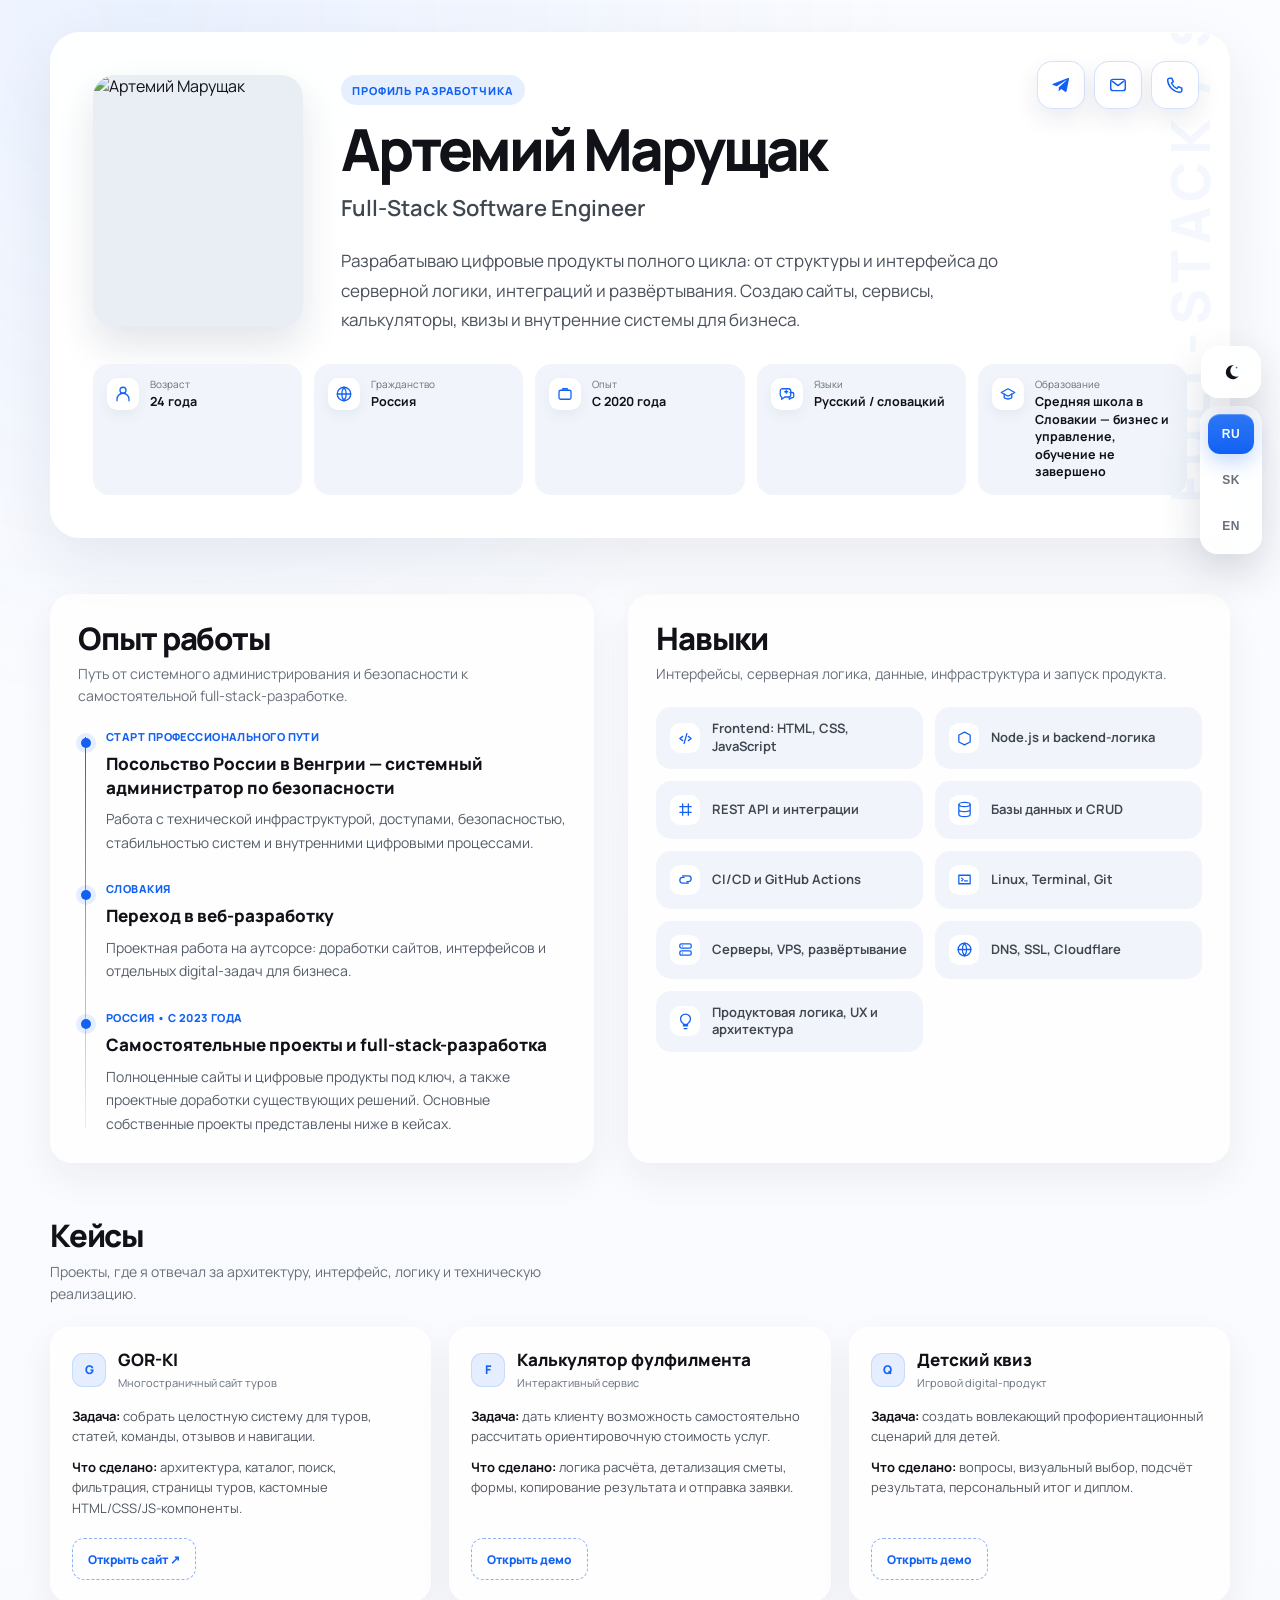
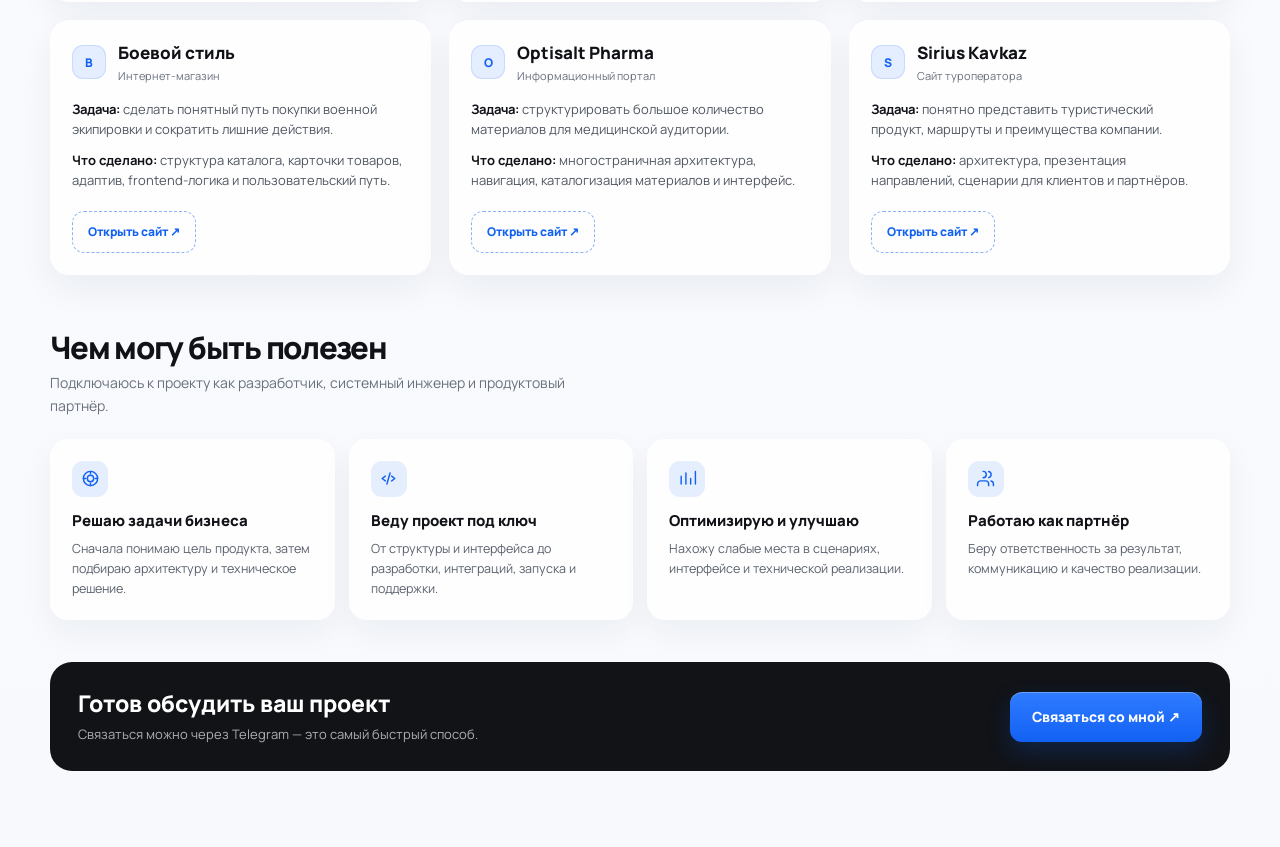
==== commit d3c840ae: "Update email contact from Yandex to iCloud" ====
--- a/index.html
+++ b/index.html
@@ -68,7 +68,7 @@
           </span>
           <span>Telegram</span>
         </a>
-        <a class="cv-contact cv-contact--email" href="mailto:artemiymarushchak@yandex.ru" aria-label="Email" title="Email">
+        <a class="cv-contact cv-contact--email" href="mailto:artemiymarushchak@icloud.com" aria-label="Email" title="Email">
           <span class="cv-contact-icon">
             <svg viewBox="0 0 24 24" aria-hidden="true"><rect x="3.25" y="5.25" width="17.5" height="13.5" rx="3"></rect><path d="m5.4 7.7 6.6 5 6.6-5"></path></svg>
           </span>
--- a/assets/css/resume.css
+++ b/assets/css/resume.css
@@ -967,3 +967,14 @@
   .cv-top > .cv-controls .cv-language__menu{padding:3px}
   .cv-top > .cv-controls .cv-language__button{width:30px;height:34px;font-size:10px}
 }
+
+html,body{
+  margin:0;
+  padding:0;
+  width:100%;
+  min-height:100%;
+}
+
+body{
+  overflow-x:hidden;
+}
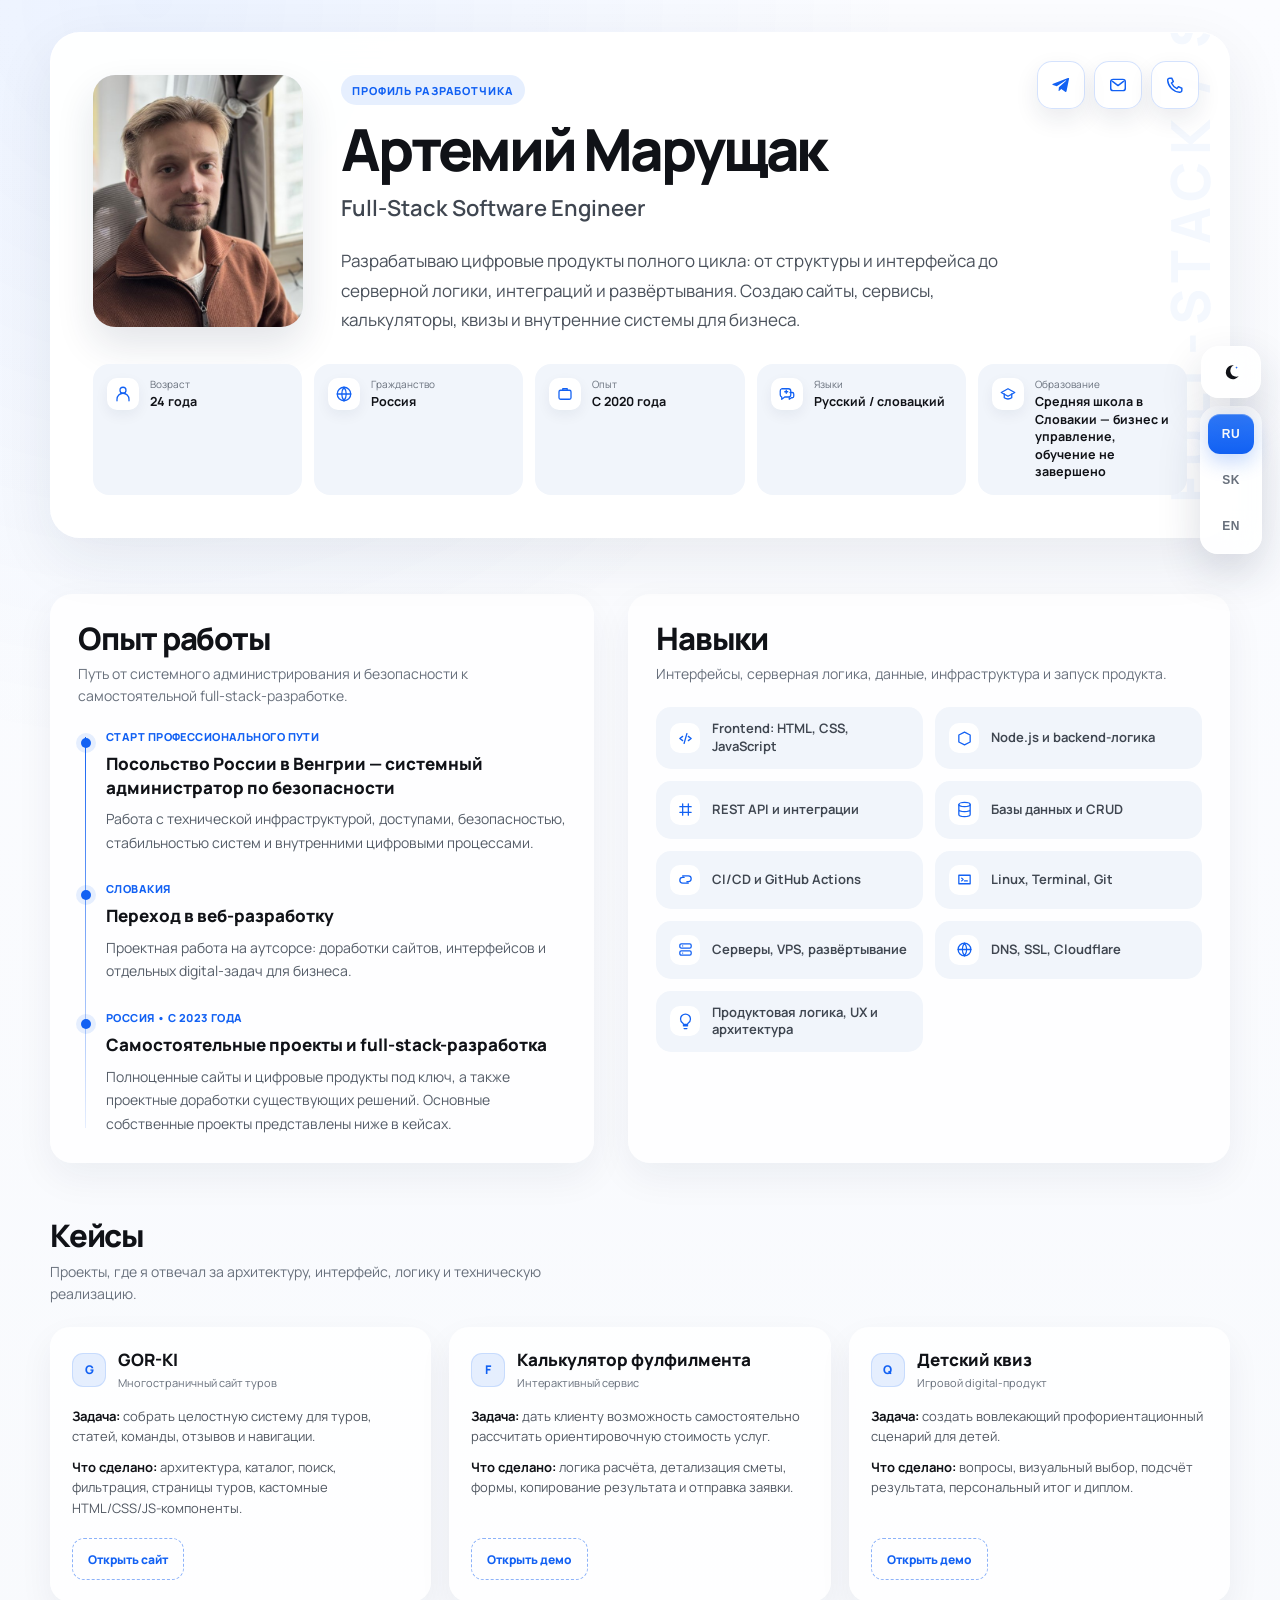
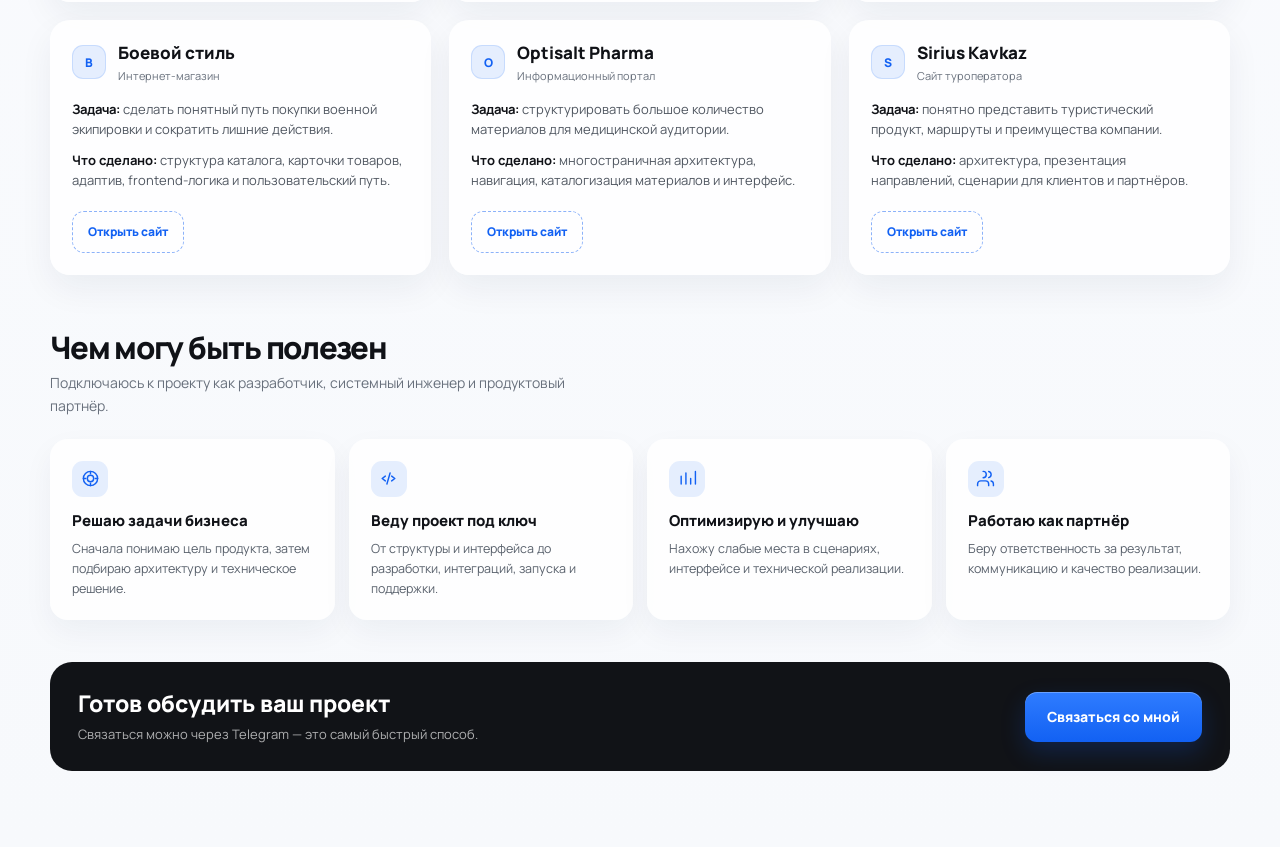
==== commit b55c13b2: "Update index.html" ====
--- a/index.html
+++ b/index.html
@@ -50,7 +50,7 @@
     <section class="cv-top">
       <div class="cv-hero">
         <div class="cv-photo">
-          <img src="https://static.tildacdn.com/tild3834-3239-4233-b964-633838356465/IMG_4050.JPG" alt="Артемий Марущак" data-i18n-alt="photoAlt">
+          <img src="./public/images/artemiy-marushchak.jpg" alt="Артемий Марущак" data-i18n-alt="photoAlt">
         </div>
 
         <div>
--- a/assets/css/resume.css
+++ b/assets/css/resume.css
@@ -745,9 +745,6 @@
 
 .cv-case-modal__mount{width:100%;min-height:100%}
 .cv-case-modal__mount > *{width:100% !important;max-width:none !important;margin:0 !important}
-.cv-case-modal .ff-wrap,
-.cv-case-modal .kquiz__form{width:100% !important;max-width:none !important;margin:0 !important}
-.cv-case-modal .ff-grid{grid-template-columns:minmax(0,1.15fr) minmax(380px,.85fr) !important}
 
 
 .cv-resume,
@@ -798,7 +795,6 @@
   .cv-two-col{grid-template-columns:1fr}
   .cv-cases{grid-template-columns:repeat(2,minmax(0,1fr))}
   .cv-value{grid-template-columns:repeat(2,minmax(0,1fr))}
-  .cv-case-modal .ff-grid{grid-template-columns:1fr !important}
 }
 
 @media(max-width:700px){
@@ -958,9 +954,6 @@
   .cv-role{font-size:13px}
   .cv-facts{grid-template-columns:1fr}
   .cv-fact:last-child{grid-column:auto}
-}
-
-@media(max-width:430px){
   .cv-top > .cv-controls{top:16px;right:16px;gap:5px}
   .cv-top > .cv-controls .cv-theme__button{width:40px;height:40px;border-radius:12px}
   .cv-top > .cv-controls .cv-theme__icon{width:19px;height:19px}
